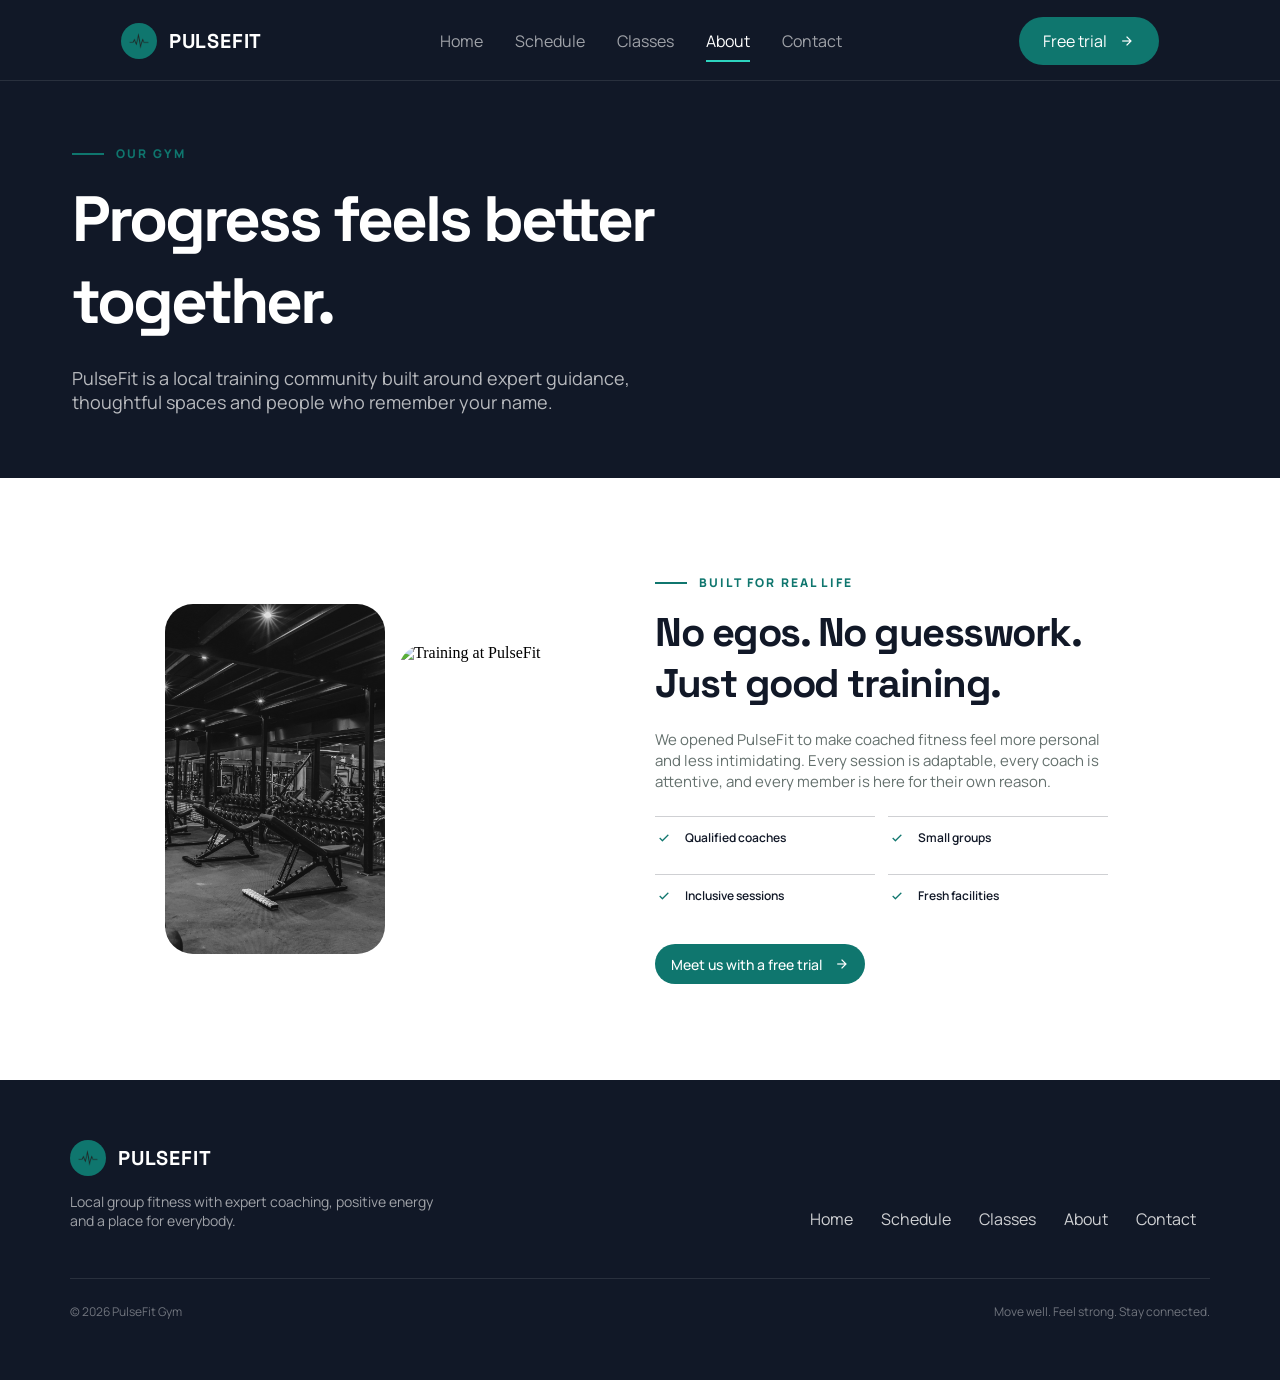
==== about.html @ e249862c "Add About, Classes, and Contact pages with corresponding images - Created about.html with gym introd" ====
<!DOCTYPE html>
<html lang="en">

<head>
    <meta charset="UTF-8">
    <meta name="viewport" content="width=device-width, initial-scale=1.0">
    <link rel="preconnect" href="https://fonts.googleapis.com">
    <link rel="preconnect" href="https://fonts.gstatic.com" crossorigin>
    <link
        href="https://fonts.googleapis.com/css2?family=Manrope:wght@400;500;600;800&family=Space+Grotesk:wght@700&display=swap"
        rel="stylesheet">
    <link rel="stylesheet"
        href="https://fonts.googleapis.com/css2?family=Material+Symbols+Outlined:opsz,wght,FILL,GRAD@20..48,100..700,0..1,-50..200" />
    <link rel="stylesheet" href="style.css">
    <title>PulseFit-Gym</title>
</head>

<body>
    <header>
        <div class="header-container">
            <div id="logo">
                <span id="cercle"><img src="images/logo.png" alt="PulseFit Logo"></span>
                <span id="text">PULSEFIT</span>
            </div>
            <nav>
                <ul id="main-navigation">
                    <li><a href="index.html" >Home</a></li>
                    <li><a href="schedule.html">Schedule</a></li>
                    <li><a href="classes.html" >Classes</a></li>
                    <li><a href="about.html" class="active">About</a></li>
                    <li><a href="contact.html">Contact</a></li>
                </ul>
            </nav>

            <div class="header-button">
                <a href="#" class="FTB">Free trial
                    <span class="material-symbols-outlined">arrow_forward</span></a>
            </div>

            <input type="checkbox" id="menu-toggle">
            <label for="menu-toggle" id="menu-button">
                <span class="icon-open material-symbols-outlined">menu</span>
                <span class="icon-close material-symbols-outlined">close</span>
            </label>

            <div id="mobile-menu">
                <a href="index.html">Home</a>
                <a href="schedule.html">Schedule</a>
                <a href="classes.html">Classes</a>
                <a href="about.html" >About</a>
                <a href="contact.html">Contact</a>
                <a href="#" class="mobile-trial">Free trial</a>
            </div>
        </div>
    </header>
    <main>
    <section id="hero">
        <div class="hero-container">
            <p class="eyebrow">Our gym</p>
            <h1>Progress feels better together.</h1>
            <p class="description wide-description">PulseFit is a local training community built around expert guidance, thoughtful spaces and people who remember your name.</p>
        </div>
    </section>

    <section id="story">
        <div id="story-container">
            <div id="story-images">
                <img class="image-one" src="images/about1.jpg" alt="PulseFit gym">
                <img class="image-two" src="images/about2.jpg" alt="Training at PulseFit">
            </div>
            <div id="story-text">
                <p class="eyebrow">Built for real life</p>
                <h2>No egos. No guesswork. Just good training.</h2>
                <p class="description">We opened PulseFit to make coached fitness feel more personal and less intimidating. Every session is adaptable, every coach is attentive, and every member is here for their own reason.</p>
                <div class="features-row">
                    <div class="feature">
                        <span class="material-symbols-outlined">check</span>
                        <span class="feature-text">Qualified coaches</span>
                    </div>
                    <div class="feature">
                        <span class="material-symbols-outlined">check</span>
                        <span class="feature-text">Small groups</span>
                    </div>
                </div>
                <div class="features-row">
                    <div class="feature">
                        <span class="material-symbols-outlined">check</span>
                        <span class="feature-text">Inclusive sessions</span>
                    </div>
                    <div class="feature">
                        <span class="material-symbols-outlined">check</span>
                        <span class="feature-text">Fresh facilities</span>
                    </div>
                </div>
                <a href="contact.html" class="trial-button">Meet us with a free trial
                    <span class="material-symbols-outlined">arrow_forward</span></a>
            </div>
        </div>
    </section>
</main>
        <footer>
        <div id="footer-container">
            <div id="footer-top">
                <div id="footer-brand">
                    <div id="footer-logo">
                        <span id="footer-cercle"><img src="images/logo.png" alt="PulseFit Logo"></span>
                        <span id="footer-logo-text">PULSEFIT</span>
                    </div>
                    <p class="footer-description">Local group fitness with expert coaching, positive energy and a place
                        for everybody.</p>
                </div>
                <ul id="footer-navigation">
                    <li><a href="index.html">Home</a></li>
                    <li><a href="schedule.html">Schedule</a></li>
                    <li><a href="classes.html">Classes</a></li>
                    <li><a href="about.html">About</a></li>
                    <li><a href="contact.html">Contact</a></li>
                </ul>
            </div>
            <div id="footer-bottom">
                <div class="footer-small">© 2026 PulseFit Gym</div>
                <div class="footer-small">Move well. Feel strong. Stay connected.</div>
            </div>
        </div>
    </footer>
</body>
</html>
---- style.css ----
body {
    margin: 0;
    padding: 0;
}

* {
    box-sizing: border-box;
}

header {
    width: 100%;
    margin: 0 auto;
    z-index: 40;
    height: 81px;
    background-color: #111827;
    position: sticky;
    top: 0;
    border-bottom: 1px solid rgba(255, 255, 255, 0.1);
}

header .header-container {
    display: flex;
    justify-content: space-around;
    align-items: center;
    height: 81px;
    padding: 0 32px;
}

header #logo {
    display: flex;
    align-items: center;
    justify-self: start;
    gap: 12px;
}

header #logo #cercle {
    width: 36px;
    height: 36px;
    border-radius: 50%;
    background-color: #0f766e;
    display: flex;
    align-items: center;
    justify-content: center;
}

header #logo #cercle img {
    width: 24px;
    height: 24px;
}

header #logo #text {
    color: #ffffff;
    font-family: 'Space Grotesk', sans-serif;
    font-size: 20px;
    font-weight: 700;
    letter-spacing: 0.8px;
}

header nav ul {
    display: flex;
    gap: 32px;
    list-style: none;
    margin: 0;
    padding: 0;
    font-family: 'Manrope', sans-serif;
    font-size: 16px;
}

header nav #main-navigation li a {
    text-decoration: none;
    color: rgba(255, 255, 255, 0.6);
    padding-bottom: 8px;
    border-bottom: 2px solid transparent;
    transition: 0.2s;
}

header nav ul#main-navigation li a:hover {
    color: #ffffff;
}

header nav ul#main-navigation li a.active {
    color: #ffffff;
    border-bottom: 2px solid #2dd4bf;
}

header .header-button {
    display: flex;
}

header .header-button .FTB {
    display: flex;
    justify-content: center;
    align-items: center;
    gap: 12px;
    background-color: #0F766E;
    border-radius: 999px;
    width: 140px;
    height: 48px;
    text-decoration: none;
    font-size: 16px;
    color: #ffffff;
    font-family: 'Manrope', sans-serif;
    font-weight: 400;
}

header .header-button .FTB .material-symbols-outlined {
    font-size: 16px;
    color: #ffffff;
}

header .header-button .FTB:hover {
    background-color: #0b5952;
}

/* MENIU PE TELEFON (ascuns pe desktop) */
header #menu-toggle {
    display: none;
}

header #menu-button {
    display: none;
}

header #menu-button .icon-close {
    display: none;
}

header #mobile-menu {
    display: none;
}

.home {
    min-height: 600px;
    width: 100%;
    background-color: #111827;
    position: relative;
}

.home .home-container {
    min-height: 500px;
    width: 100%;
    max-width: 1200px;
    margin: 0 auto;
    padding: 64px 16px;
    display: flex;
    align-items: center;
    justify-content: space-around;
    position: relative;
    z-index: 1;
    gap: 40px;
}

section.home .home-container #home-text {
    display: flex;
    flex-direction: column;
    align-items: flex-start;
    min-height: 440px;
    max-width: 590px;
    width: 100%;
}

.home .eyebrow {
    display: flex;
    align-items: center;
    gap: 12px;
    margin: 0;
    font-family: 'Manrope', sans-serif;
    font-size: 12px;
    font-weight: 800;
    letter-spacing: 2.16px;
    text-transform: uppercase;
    color: rgb(15, 118, 110);
    margin-bottom: 16px;
}

.home .eyebrow::before {
    content: "";
    width: 32px;
    height: 2px;
    background-color: rgb(15, 118, 110);
}

.home h1 {
    margin: 0;
    font-family: 'Space Grotesk', sans-serif;
    font-size: 72px;
    font-weight: 800;
    letter-spacing: -3.96px;
    color: #ffffff;
    margin-bottom: 24px;
    max-width: 590px;
    width: 100%;
}

.home .description {
    margin: 0;
    max-width: 520px;
    width: 100%;
    font-family: 'Manrope', sans-serif;
    font-size: 18px;
    color: rgba(255, 255, 255, 0.7);
    margin-bottom: 32px;
}

.home #hero-buttons {
    display: flex;
    gap: 16px;
    margin-bottom: 40px;
}

.home #hero-buttons .first-button {
    display: flex;
    align-items: center;
    justify-content: center;
    gap: 12px;
    background-color: #0F766E;
    border-radius: 999px;
    width: 190px;
    height: 48px;
    text-decoration: none;
    font-size: 16px;
    color: #ffffff;
    font-family: 'Manrope', sans-serif;
    font-weight: 400;
    transition: 0.2s;
}

.home #hero-buttons .first-button .material-symbols-outlined {
    font-size: 17px;
    color: #ffffff;
}

.home #hero-buttons .second-button {
    display: flex;
    justify-content: center;
    align-items: center;
    background: transparent;
    border: 1px solid rgba(255, 255, 255, 0.3);
    border-radius: 999px;
    width: 170px;
    height: 48px;
    text-decoration: none;
    font-size: 16px;
    color: #ffffff;
    font-family: 'Manrope', sans-serif;
    font-weight: 400;
    transition: 0.2s;
}

.home #hero-buttons .first-button:hover {
    background-color: #0b5952;
}

.home #hero-buttons .second-button:hover {
    background: rgba(255, 255, 255, 0.08);
}

.home .home-container .statistics {
    max-width: 590px;
    width: 100%;
    padding-top: 24px;
    border-top: 1px solid rgba(255, 255, 255, 0.1);
    display: grid;
    grid-template-rows: repeat(2, auto);
    grid-auto-flow: column;
    justify-content: start;
    column-gap: 32px;
}

.home .statistics .stat-number {
    font-family: 'Space Grotesk', sans-serif;
    font-size: 32px;
    font-weight: 700;
    color: #ffffff;
}

.home .statistics .stat-text {
    font-family: 'Manrope', sans-serif;
    font-size: 14px;
    color: rgba(255, 255, 255, 0.6);
}

.home #today-clases {
    max-width: 500px;
    width: 100%;
    min-height: 350px;
    background-color: #172033;
    border-radius: 28px;
    border: 1px solid rgba(255, 255, 255, 0.2);
    display: flex;
    flex-direction: column;
    justify-content: center;
    align-items: center;
    padding: 28px;
}

.home #today-clases #upper-text {
    max-width: 450px;
    width: 100%;
    min-height: 70px;
    display: flex;
    justify-content: space-between;
    align-items: flex-end;
}

.home #today-clases #upper-text #text-block #eyebrow2 {
    height: 16px;
    font-family: 'Manrope', sans-serif;
    font-size: 12px;
    letter-spacing: 1.92px;
    font-weight: 700;
    color: #5EEAD4;
    text-transform: uppercase;
}

.home #today-clases #upper-text #text-block h2 {
    margin: 0;
    height: 32px;
    font-family: 'Space Grotesk', sans-serif;
    font-size: 24px;
    letter-spacing: 0;
    color: #ffffff;
    font-weight: 700;
}

.home #today-clases #upper-text a {
    height: 24px;
    font-family: 'Manrope', sans-serif;
    font-size: 16px;
    font-weight: 400;
    color: rgba(225, 225, 255, 0.5);
    transition: 0.1s;
    text-decoration: none;
}

.home #today-clases #upper-text a:hover {
    color: #ffffff;
}

.home #today-clases .today-card {
    display: flex;
    align-items: center;
    justify-content: space-between;
    max-width: 450px;
    width: 100%;
    min-height: 77px;
    gap: 12px;
}

.home #today-clases .today-card .time {
    font-family: 'Space Grotesk', sans-serif;
    font-size: 20px;
    font-weight: 700;
    color: #5EEAD4;
}

.home #today-clases .today-card .text-block2 {
    max-width: 320px;
    width: 100%;
    min-height: 44px;
    display: flex;
    flex-direction: column;
    justify-content: flex-start;
    align-items: center;
}

.home #today-clases .today-card .text-block2 .clases {
    font-family: 'Manrope', sans-serif;
    font-size: 16px;
    font-weight: 700;
    color: #ffffff;
    height: 24px;
    max-width: 320px;
    width: 100%;
}

.home #today-clases .today-card .text-block2 .coaches {
    font-family: 'Manrope', sans-serif;
    font-size: 12px;
    font-weight: 400;
    color: rgba(225, 225, 255, 0.5);
    max-width: 320px;
    width: 100%;
    height: 16px;
    margin-top: 4px;
}

.home #today-clases .today-card .arrow {
    display: flex;
}

.home #today-clases .today-card .arrow a {
    background: transparent;
    width: 40px;
    height: 40px;
    border-radius: 999px;
    border: 2px solid rgba(255, 255, 255, 0.2);
    display: flex;
    justify-content: center;
    align-items: center;
    text-decoration: none;
    transition: 0.2s;
}

.home #today-clases .today-card .arrow a .material-symbols-outlined {
    color: #ffffff;
    font-weight: 2;
    font-size: 17px;
}

.home #today-clases .today-card:hover .arrow a {
    background-color: #0F766E;
    border: 2px solid rgb(21, 150, 139);
}

.home #background-img {
    position: absolute;
    top: 0;
    right: 0;
    width: 780px;
    height: 100%;
    z-index: 0;
    background-image: linear-gradient(90deg, #111827 15%, rgba(17, 24, 39, 0.6) 40%, rgba(17, 24, 39, 0.4) 100%),
        url(images/background-hero.jpg);
    background-size: cover;
    background-position: center;
    background-repeat: no-repeat;
}

#classes {
    height: auto;
    width: 100%;
    padding: 112px 32px;
    box-sizing: border-box;
    display: flex;
    flex-direction: column;
    align-items: center;
    justify-content: center;
}

#classes #classes-text {
    max-width: 1140px;
    width: 100%;
    display: flex;
    align-items: flex-end;
    justify-content: space-between;
    margin-bottom: 48px;
}

#classes #classes-text #classes-text-block {
    display: flex;
    flex-direction: column;
    justify-content: flex-start;
}

#classes #classes-text #classes-text-block .eyebrow {
    display: flex;
    align-items: center;
    gap: 12px;
    margin: 0;
    font-family: 'Manrope', sans-serif;
    font-size: 12px;
    font-weight: 800;
    letter-spacing: 2.16px;
    text-transform: uppercase;
    color: rgb(15, 118, 110);
    margin-bottom: 16px;
}

#classes #classes-text #classes-text-block .eyebrow::before {
    content: "";
    width: 32px;
    height: 2px;
    background-color: rgb(15, 118, 110);
}

#classes #classes-text #classes-text-block h2 {
    margin: 0px;
    font-family: 'Space Grotesk', sans-serif;
    font-weight: 800;
    font-size: 48px;
    letter-spacing: -2.16px;
    color: #111827;
    max-width: 560px;
    width: 100%;
}

#classes #classes-text .descripiton {
    font-family: 'Manrope', sans-serif;
    font-size: 16px;
    font-weight: 400;
    color: #64706D;
    max-width: 510px;
    width: 100%;
    margin: 0px;
}

#classes #buttons-to-classes {
    display: flex;
    gap: 20px;
    min-height: 420px;
}

#classes #first-class {
    background-image: linear-gradient(180deg, rgba(17, 24, 39, 0.2) 0%, rgba(17, 24, 39, 0.9) 100%), url(images/class1.jpg);
    background-color: #808080;
    background-blend-mode: normal, luminosity;
    background-size: cover;
    background-position: center;
    background-repeat: no-repeat;
    width: 370px;
    height: 420px;
    border-radius: 20px;
    border: none;
    display: flex;
    flex-direction: column;
    justify-content: flex-end;
    align-items: center;
    text-decoration: none;
    cursor: pointer;
}

#classes #second-class {
    background-image: linear-gradient(180deg, rgba(17, 24, 39, 0.2) 0%, rgba(17, 24, 39, 0.9) 100%), url(images/class2.jpg);
    background-color: #808080;
    background-blend-mode: normal, luminosity;
    background-size: cover;
    background-position: center;
    background-repeat: no-repeat;
    width: 370px;
    height: 420px;
    border-radius: 20px;
    border: none;
    display: flex;
    flex-direction: column;
    justify-content: flex-end;
    align-items: center;
    text-decoration: none;
    cursor: pointer;
}

#classes #third-class {
    background-image: linear-gradient(180deg, rgba(17, 24, 39, 0.2) 0%, rgba(17, 24, 39, 0.9) 100%), url(images/class3.jpg);
    background-color: #808080;
    background-blend-mode: normal, luminosity;
    background-size: cover;
    background-position: center;
    background-repeat: no-repeat;
    width: 370px;
    height: 420px;
    border-radius: 20px;
    border: none;
    display: flex;
    flex-direction: column;
    justify-content: flex-end;
    align-items: center;
    text-decoration: none;
    cursor: pointer;
}

#classes #buttons-to-classes a:hover {
    background-blend-mode: normal, normal;
}

#classes #buttons-to-classes button {
    padding: 0;
    cursor: pointer;
}

#classes #buttons-to-classes button:hover {
    background-blend-mode: normal, normal;
}

#classes .img-content {
    box-sizing: border-box;
    width: 370px;
    height: 160px;
    padding: 28px;
    display: flex;
    flex-direction: column;
    justify-content: flex-end;
    text-align: left;
}

#classes .img-content .eyebrow {
    display: block;
    font-family: 'Manrope', sans-serif;
    font-size: 12px;
    font-weight: 800;
    letter-spacing: 1.92px;
    text-transform: uppercase;
    color: #2DD4BF;
}

#classes .img-content .title {
    margin: 8px 0px;
    font-family: 'Space Grotesk', sans-serif;
    font-size: 28px;
    font-weight: 700;
    color: #ffffff;
}

#classes .img-content .description {
    font-family: 'Manrope', sans-serif;
    font-size: 14px;
    font-weight: 400;
    color: rgba(255, 255, 255, 0.7);
}

#about {
    width: 100%;
    min-height: 640px;
    background-color: #F1F5F4;
    display: flex;
    justify-content: center;
    align-items: center;
}

#about #about-container {
    max-width: 1140px;
    width: 100%;
    min-height: 420px;
    display: flex;
    align-items: center;
    gap: 48px;
    padding: 0 32px;
}

#about #about-image {
    max-width: 490px;
    width: 100%;
    height: 420px;
    border-radius: 28px;
    background-image: url(images/about.jpg);
    background-color: #808080;
    background-blend-mode: luminosity;
    background-size: cover;
    background-position: center;
    background-repeat: no-repeat;
    position: relative;
}

#about #about-image #about-card {
    position: absolute;
    left: 20px;
    bottom: 20px;
    box-sizing: border-box;
    width: 160px;
    height: 100px;
    padding: 0 20px;
    background-color: #ffffff;
    border-radius: 16px;
    display: flex;
    flex-direction: column;
    justify-content: center;
}

#about #about-card .card-title {
    font-family: 'Space Grotesk', sans-serif;
    font-size: 24px;
    font-weight: 700;
    color: #0F766E;
}

#about #about-card .card-text {
    font-family: 'Manrope', sans-serif;
    font-size: 12px;
    font-weight: 400;
    color: #64706D;
}

#about #about-text {
    max-width: 600px;
    width: 100%;
    display: flex;
    flex-direction: column;
    align-items: flex-start;
}

#about .eyebrow {
    display: flex;
    align-items: center;
    gap: 12px;
    margin: 0;
    font-family: 'Manrope', sans-serif;
    font-size: 12px;
    font-weight: 800;
    letter-spacing: 2.16px;
    text-transform: uppercase;
    color: rgb(15, 118, 110);
    margin-bottom: 16px;
}

#about .eyebrow::before {
    content: "";
    width: 32px;
    height: 2px;
    background-color: rgb(15, 118, 110);
}

#about #about-text h2 {
    margin: 0px;
    margin-bottom: 24px;
    font-family: 'Space Grotesk', sans-serif;
    font-weight: 800;
    font-size: 48px;
    letter-spacing: -2.16px;
    color: #111827;
    max-width: 560px;
    width: 100%;
}

#about #about-text .description {
    margin: 0px;
    margin-bottom: 32px;
    font-family: 'Manrope', sans-serif;
    font-size: 16px;
    font-weight: 400;
    color: #64706D;
    max-width: 600px;
    width: 100%;
}

#about #about-text .our-story {
    display: flex;
    justify-content: center;
    align-items: center;
    gap: 12px;
    width: 146px;
    height: 48px;
    box-sizing: border-box;
    background-color: #ffffff;
    border: 1px solid rgba(17, 24, 39, 0.15);
    border-radius: 999px;
    text-decoration: none;
    font-family: 'Manrope', sans-serif;
    font-size: 16px;
    font-weight: 400;
    color: #111827;
    transition: 0.2s;
}

#about #about-text .our-story .material-symbols-outlined {
    font-size: 17px;
    color: #111827;
    transition: 0.2s;
}

#about #about-text .our-story:hover {
    background-color: #0F766E;
    border: 1px solid #0F766E;
    color: #ffffff;
}

#about #about-text .our-story:hover .material-symbols-outlined {
    color: #ffffff;
}

footer {
    max-width: 100%;
    height: 300px;
    background-color: #111827;
    display: flex;
    justify-content: center;
    align-items: center;
    padding: 64px 32px;
}

footer #footer-container {
    max-width: 1140px;
    width: 100%;
    display: flex;
    flex-direction: column;
}

footer #footer-top {
    width: 100%;
    display: flex;
    justify-content: space-between;
    align-items: flex-end;
}

footer #footer-brand {
    display: flex;
    flex-direction: column;
}

footer #footer-logo {
    display: flex;
    align-items: center;
    gap: 12px;
    margin-bottom: 16px;
}

footer #footer-logo #footer-cercle {
    width: 36px;
    height: 36px;
    border-radius: 50%;
    background-color: #0f766e;
    display: flex;
    align-items: center;
    justify-content: center;
}

footer #footer-logo #footer-cercle img {
    width: 24px;
    height: 24px;
}

footer #footer-logo #footer-logo-text {
    color: #ffffff;
    font-family: 'Space Grotesk', sans-serif;
    font-size: 20px;
    font-weight: 700;
    letter-spacing: 0.8px;
}

footer #footer-brand .footer-description {
    margin: 0;
    max-width: 380px;
    width: 100%;
    font-family: 'Manrope', sans-serif;
    font-size: 14px;
    font-weight: 400;
    color: rgba(255, 255, 255, 0.6);
}

footer #footer-navigation {
    display: flex;
    gap: 28px;
    list-style: none;
    margin: 0;
    padding: 0;
    font-family: 'Manrope', sans-serif;
    font-size: 16px;
    max-width: 400px;
    width: 100%;
    flex-wrap: wrap;
}

footer #footer-navigation li a {
    text-decoration: none;
    color: rgba(255, 255, 255, 0.8);
    transition: 0.2s;
}

footer #footer-navigation li a:hover {
    color: #2dd4bf;
}

footer #footer-bottom {
    width: 100%;
    display: flex;
    justify-content: space-between;
    align-items: center;
    margin-top: 48px;
    padding-top: 24px;
    border-top: 1px solid rgba(255, 255, 255, 0.1);
}

footer #footer-bottom .footer-small {
    font-family: 'Manrope', sans-serif;
    font-size: 12px;
    font-weight: 400;
    color: rgba(255, 255, 255, 0.4);
}

#hero {
    width: 100%;
    min-height: 350px;
    background-color: #111827;
    display: flex;
    justify-content: center;
    align-items: center;
}

#hero .hero-container {
    max-width: 1200px;
    width: 100%;
    min-height: 350px;
    padding: 64px 32px;
    display: flex;
    flex-direction: column;
    justify-content: center;
    align-items: flex-start;
}

#hero .eyebrow {
    display: flex;
    align-items: center;
    gap: 12px;
    margin: 0;
    font-family: 'Manrope', sans-serif;
    font-size: 12px;
    font-weight: 800;
    letter-spacing: 2.16px;
    text-transform: uppercase;
    color: rgb(15, 118, 110);
    margin-bottom: 16px;
}

#hero .eyebrow::before {
    content: "";
    width: 32px;
    height: 2px;
    background-color: rgb(15, 118, 110);
}

#hero h1 {
    margin: 0;
    font-family: 'Space Grotesk', sans-serif;
    font-size: 64px;
    font-weight: 800;
    letter-spacing: -3px;
    color: #ffffff;
    margin-bottom: 24px;
    max-width: 700px;
    width: 100%;
}

#hero .description {
    margin: 0;
    max-width: 520px;
    width: 100%;
    font-family: 'Manrope', sans-serif;
    font-size: 18px;
    color: rgba(255, 255, 255, 0.7);
}

#timetable {
    width: 100%;
    padding: 80px 32px;
    display: flex;
    flex-direction: column;
    align-items: center;
}

#timetable #top-text {
    max-width: 950px;
    width: 100%;
    display: flex;
    justify-content: space-between;
    align-items: flex-end;
    margin-bottom: 32px;
}

#timetable #top-text #top-text-block {
    display: flex;
    flex-direction: column;
    justify-content: flex-start;
}

#timetable .eyebrow {
    display: flex;
    align-items: center;
    gap: 12px;
    margin: 0;
    font-family: 'Manrope', sans-serif;
    font-size: 12px;
    font-weight: 800;
    letter-spacing: 2.16px;
    text-transform: uppercase;
    color: rgb(15, 118, 110);
    margin-bottom: 16px;
}

#timetable .eyebrow::before {
    content: "";
    width: 32px;
    height: 2px;
    background-color: rgb(15, 118, 110);
}

#timetable #top-text h2 {
    margin: 0px;
    font-family: 'Space Grotesk', sans-serif;
    font-weight: 700;
    font-size: 32px;
    letter-spacing: -0.5px;
    color: #111827;
}

#timetable #top-text .note {
    display: flex;
    justify-content: center;
    align-items: center;
    width: 150px;
    height: 36px;
    background-color: #F1F5F4;
    border-radius: 999px;
    font-family: 'Manrope', sans-serif;
    font-size: 12px;
    font-weight: 400;
    color: #64706D;
}

#timetable #timetable-list {
    max-width: 950px;
    width: 100%;
    border: 1px solid rgba(17, 24, 39, 0.2);
    border-radius: 28px;
    overflow: hidden;
    display: flex;
    flex-direction: column;
}

#timetable .card {
    width: 100%;
    height: 91px;
    padding: 0 24px;
    display: flex;
    align-items: center;
    border-bottom: 1px solid rgba(17, 24, 39, 0.2);
}

#timetable .card:last-child {
    border-bottom: none;
}

#timetable .card .ora {
    width: 100px;
    font-family: 'Space Grotesk', sans-serif;
    font-size: 24px;
    font-weight: 700;
    color: #0F766E;
}

#timetable .card .sport {
    width: 290px;
    display: flex;
    flex-direction: column;
    justify-content: center;
}

#timetable .card .sport .type {
    font-family: 'Space Grotesk', sans-serif;
    font-size: 18px;
    font-weight: 700;
    color: #111827;
}

#timetable .card .sport .level {
    margin-top: 4px;
    font-family: 'Manrope', sans-serif;
    font-size: 12px;
    font-weight: 400;
    color: #64706D;
}

#timetable .card .antrenor {
    width: 210px;
    display: flex;
    flex-direction: column;
    justify-content: center;
}

#timetable .card .unde {
    width: 210px;
    display: flex;
    flex-direction: column;
    justify-content: center;
}

#timetable .card .label {
    font-family: 'Manrope', sans-serif;
    font-size: 12px;
    font-weight: 400;
    color: #64706D;
}

#timetable .card .name {
    font-family: 'Manrope', sans-serif;
    font-size: 12px;
    font-weight: 500;
    color: #111827;
}

#timetable .card .rezervare {
    width: 96px;
    height: 34px;
    display: flex;
    justify-content: center;
    align-items: center;
    background-color: transparent;
    border: 1px solid rgba(17, 24, 39, 0.3);
    border-radius: 999px;
    text-decoration: none;
    font-family: 'Manrope', sans-serif;
    font-size: 14px;
    font-weight: 400;
    color: #111827;
    cursor: pointer;
    transition: 0.2s;
}

#timetable .card .rezervare:hover {
    background-color: #0F766E;
    border: 1px solid #0F766E;
    color: #ffffff;
}

#catalog {
    width: 100%;
    padding: 80px 32px;
    display: flex;
    flex-direction: column;
    align-items: center;
}

#catalog #filters {
    max-width: 950px;
    width: 100%;
    padding: 12px;
    display: flex;
    align-items: center;
    gap: 10px;
    background-color: #F1F5F4;
    border-radius: 24px;
}

#catalog #filters .filter-select {
    width: 230px;
    height: 40px;
    padding: 0 16px;
    background-color: #ffffff;
    border: 1px solid rgba(17, 24, 39, 0.15);
    border-radius: 999px;
    font-family: 'Manrope', sans-serif;
    font-size: 14px;
    font-weight: 400;
    color: #111827;
    cursor: pointer;
}

#catalog #filters .search {
    width: 450px;
    height: 40px;
    padding: 0 16px;
    display: flex;
    align-items: center;
    justify-content: space-between;
    background-color: #ffffff;
    border: 1px solid rgba(17, 24, 39, 0.15);
    border-radius: 999px;
}

#catalog #filters .search input {
    width: 360px;
    height: 38px;
    padding: 0;
    background: transparent;
    border: none;
    outline: none;
    font-family: 'Manrope', sans-serif;
    font-size: 14px;
    font-weight: 400;
    color: #111827;
}

#catalog #filters .search .material-symbols-outlined {
    font-size: 18px;
    color: #64706D;
}

#catalog #results-count {
    max-width: 950px;
    width: 100%;
    margin-top: 24px;
    margin-bottom: 24px;
    font-family: 'Manrope', sans-serif;
    font-size: 12px;
    font-weight: 400;
    color: #64706D;
}

#catalog #classes-grid {
    max-width: 950px;
    width: 100%;
    display: flex;
    flex-direction: column;
    gap: 20px;
}

#catalog .cards-row {
    display: flex;
    gap: 20px;
}

#catalog .class-card {
    width: 300px;
    display: flex;
    flex-direction: column;
    background-color: #ffffff;
    border: 1px solid rgba(17, 24, 39, 0.2);
    border-radius: 28px;
    overflow: hidden;
    transition: 0.2s;
}

#catalog .class-card:hover {
    border: 1px solid #0F766E;
}

#catalog .class-card .image {
    width: 300px;
    height: 190px;
    position: relative;
}

#catalog .class-card .image img {
    width: 300px;
    height: 190px;
    object-fit: cover;
    filter: grayscale(1);
    display: block;
    transition: 0.3s;
}

#catalog .class-card:hover .image img {
    filter: grayscale(0);
}

#catalog .class-card .favorite {
    position: absolute;
    top: 12px;
    right: 12px;
    width: 40px;
    height: 40px;
    padding: 0;
    display: flex;
    justify-content: center;
    align-items: center;
    background-color: #ffffff;
    border: none;
    border-radius: 999px;
    cursor: pointer;
}

#catalog .class-card .favorite .material-symbols-outlined {
    font-size: 20px;
    color: #111827;
    transition: 0.2s;
}

#catalog .class-card .favorite:hover .material-symbols-outlined {
    color: #0F766E;
}

#catalog .class-card .info {
    padding: 20px;
    display: flex;
    flex-direction: column;
    justify-content: flex-start;
}

#catalog .class-card .category {
    font-family: 'Manrope', sans-serif;
    font-size: 11px;
    font-weight: 800;
    letter-spacing: 1.65px;
    text-transform: uppercase;
    color: #0F766E;
}

#catalog .class-card .title {
    margin: 4px 0px 8px 0px;
    font-family: 'Space Grotesk', sans-serif;
    font-size: 22px;
    font-weight: 700;
    color: #111827;
}

#catalog .class-card .meta {
    display: flex;
    align-items: center;
    gap: 16px;
}

#catalog .class-card .time {
    display: flex;
    align-items: center;
    gap: 6px;
    font-family: 'Manrope', sans-serif;
    font-size: 12px;
    font-weight: 400;
    color: #64706D;
}

#catalog .class-card .time .material-symbols-outlined {
    font-size: 14px;
    color: #64706D;
}

#catalog .class-card .level {
    font-family: 'Manrope', sans-serif;
    font-size: 12px;
    font-weight: 400;
    color: #64706D;
}

#story {
    width: 100%;
    padding: 96px 32px;
    display: flex;
    justify-content: center;
    align-items: center;
}

#story #story-container {
    max-width: 950px;
    width: 100%;
    display: flex;
    align-items: center;
    gap: 40px;
}

#story #story-images {
    width: 450px;
    display: flex;
    align-items: flex-start;
    gap: 13px;
}

#story #story-images img {
    width: 220px;
    display: block;
    object-fit: cover;
    border-radius: 28px;
}

#story #story-images .image-one {
    height: 350px;
    filter: grayscale(1);
}

#story #story-images .image-two {
    height: 280px;
    margin-top: 40px;
}

#story #story-text {
    width: 450px;
    display: flex;
    flex-direction: column;
    align-items: flex-start;
}

#story .eyebrow {
    display: flex;
    align-items: center;
    gap: 12px;
    margin: 0;
    font-family: 'Manrope', sans-serif;
    font-size: 12px;
    font-weight: 800;
    letter-spacing: 2.16px;
    text-transform: uppercase;
    color: rgb(15, 118, 110);
    margin-bottom: 16px;
}

#story .eyebrow::before {
    content: "";
    width: 32px;
    height: 2px;
    background-color: rgb(15, 118, 110);
}

#story #story-text h2 {
    margin: 0px;
    margin-bottom: 20px;
    font-family: 'Space Grotesk', sans-serif;
    font-weight: 700;
    font-size: 40px;
    letter-spacing: -1.5px;
    color: #111827;
    max-width: 450px;
    width: 100%;
}

#story #story-text .description {
    margin: 0px;
    margin-bottom: 24px;
    font-family: 'Manrope', sans-serif;
    font-size: 15px;
    font-weight: 400;
    color: #64706D;
    max-width: 450px;
    width: 100%;
}

#story .features-row {
    display: flex;
    gap: 13px;
}

#story .feature {
    width: 220px;
    height: 58px;
    padding-top: 12px;
    display: flex;
    align-items: flex-start;
    gap: 12px;
    border-top: 1px solid rgba(17, 24, 39, 0.2);
}

#story .feature .material-symbols-outlined {
    font-size: 18px;
    color: #0F766E;
}

#story .feature .feature-text {
    font-family: 'Manrope', sans-serif;
    font-size: 12px;
    font-weight: 600;
    color: #111827;
}

#story .trial-button {
    margin-top: 12px;
    display: flex;
    justify-content: center;
    align-items: center;
    gap: 12px;
    width: 210px;
    height: 40px;
    background-color: #0F766E;
    border-radius: 999px;
    text-decoration: none;
    font-family: 'Manrope', sans-serif;
    font-size: 14px;
    font-weight: 500;
    color: #ffffff;
    transition: 0.2s;
}

#story .trial-button .material-symbols-outlined {
    font-size: 16px;
    color: #ffffff;
}

#story .trial-button:hover {
    background-color: #0b5952;
}

#contact {
    width: 100%;
    padding: 80px 32px;
    display: flex;
    justify-content: center;
}

#contact #contact-container {
    max-width: 950px;
    width: 100%;
    display: flex;
    gap: 32px;
}

#contact #contact-info {
    width: 330px;
    padding: 28px;
    display: flex;
    flex-direction: column;
    align-items: flex-start;
    background-color: #F1F5F4;
    border-radius: 28px;
}

#contact .eyebrow {
    display: flex;
    align-items: center;
    gap: 12px;
    margin: 0;
    font-family: 'Manrope', sans-serif;
    font-size: 11px;
    font-weight: 800;
    letter-spacing: 1.8px;
    text-transform: uppercase;
    color: rgb(15, 118, 110);
    margin-bottom: 12px;
}

#contact .eyebrow::before {
    content: "";
    width: 28px;
    height: 2px;
    background-color: rgb(15, 118, 110);
}

#contact #contact-info h2 {
    margin: 0px;
    margin-bottom: 28px;
    font-family: 'Space Grotesk', sans-serif;
    font-size: 28px;
    font-weight: 700;
    letter-spacing: -0.5px;
    color: #111827;
}

#contact .info-block {
    display: flex;
    flex-direction: column;
    margin-bottom: 20px;
}

#contact .info-title {
    margin-bottom: 4px;
    font-family: 'Manrope', sans-serif;
    font-size: 12px;
    font-weight: 600;
    color: #111827;
}

#contact .info-text {
    font-family: 'Manrope', sans-serif;
    font-size: 12px;
    font-weight: 400;
    color: #64706D;
}

#contact #contact-form-card {
    width: 580px;
    padding: 32px;
    display: flex;
    flex-direction: column;
    align-items: flex-start;
    background-color: #ffffff;
    border: 1px solid rgba(17, 24, 39, 0.2);
    border-radius: 28px;
}

#contact .eyebrow-small {
    margin: 0;
    margin-bottom: 8px;
    font-family: 'Manrope', sans-serif;
    font-size: 10px;
    font-weight: 800;
    letter-spacing: 1.5px;
    text-transform: uppercase;
    color: rgb(15, 118, 110);
}

#contact #contact-form-card h2 {
    margin: 0px;
    margin-bottom: 24px;
    font-family: 'Space Grotesk', sans-serif;
    font-size: 24px;
    font-weight: 700;
    color: #111827;
}

#contact #booking-form {
    width: 100%;
    display: flex;
    flex-direction: column;
    align-items: flex-start;
}

#contact .form-row {
    display: flex;
    gap: 16px;
    margin-bottom: 16px;
}

#contact .field {
    width: 250px;
    display: flex;
    flex-direction: column;
    gap: 8px;
}

#contact .field label {
    font-family: 'Manrope', sans-serif;
    font-size: 12px;
    font-weight: 600;
    color: #111827;
}

#contact .field input {
    width: 250px;
    height: 42px;
    padding: 0 16px;
    background-color: #ffffff;
    border: 1px solid rgba(17, 24, 39, 0.2);
    border-radius: 14px;
    outline: none;
    font-family: 'Manrope', sans-serif;
    font-size: 14px;
    font-weight: 400;
    color: #111827;
    transition: 0.2s;
}

#contact .field select {
    width: 250px;
    height: 42px;
    padding: 0 16px;
    background-color: #ffffff;
    border: 1px solid rgba(17, 24, 39, 0.2);
    border-radius: 14px;
    outline: none;
    font-family: 'Manrope', sans-serif;
    font-size: 14px;
    font-weight: 400;
    color: #111827;
    transition: 0.2s;
}

#contact .field input:focus {
    border: 1px solid #0F766E;
}

#contact .field select:focus {
    border: 1px solid #0F766E;
}

#contact .confirm {
    margin-top: 8px;
    margin-bottom: 20px;
    padding: 0;
    display: flex;
    justify-content: center;
    align-items: center;
    gap: 12px;
    width: 170px;
    height: 40px;
    background-color: #0F766E;
    border: none;
    border-radius: 999px;
    font-family: 'Manrope', sans-serif;
    font-size: 14px;
    font-weight: 500;
    color: #ffffff;
    cursor: pointer;
    transition: 0.2s;
}

#contact .confirm .material-symbols-outlined {
    font-size: 16px;
    color: #ffffff;
}

#contact .confirm:hover {
    background-color: #0b5952;
}

#contact .form-note {
    font-family: 'Manrope', sans-serif;
    font-size: 11px;
    font-weight: 400;
    color: #64706D;
}

@media (min-width: 1001px) {
    #hero h1.long-title {
        max-width: 900px;
    }

    #hero .description.wide-description {
        max-width: 560px;
    }
}

@media (max-width: 1200px) {
    #classes #buttons-to-classes {
        flex-direction: column;
        gap: 32px;
    }
}

@media (max-width: 1000px) {
    header nav ul {
        display: none;
    }

    header .header-button {
        display: none;
    }

    header .header-container {
        justify-content: space-between;
    }

    header #menu-button {
        display: flex;
        align-items: center;
        justify-content: center;
        width: 44px;
        height: 44px;
        cursor: pointer;
    }

    header #menu-button .material-symbols-outlined {
        font-size: 32px;
        color: #ffffff;
    }

    header #menu-toggle:checked~#mobile-menu {
        display: flex;
        flex-direction: column;
        position: absolute;
        top: 81px;
        left: 0;
        width: 100%;
        padding: 16px 32px 24px 32px;
        gap: 4px;
        background-color: #111827;
        border-bottom: 1px solid rgba(255, 255, 255, 0.1);
    }

    header #menu-toggle:checked~#menu-button .icon-open {
        display: none;
    }

    header #menu-toggle:checked~#menu-button .icon-close {
        display: block;
    }

    header #mobile-menu a {
        display: flex;
        align-items: center;
        height: 48px;
        text-decoration: none;
        font-family: 'Manrope', sans-serif;
        font-size: 16px;
        color: rgba(255, 255, 255, 0.6);
    }

    header #mobile-menu a:hover {
        color: #ffffff;
    }

    header #mobile-menu a.active {
        color: #2dd4bf;
    }

    header #mobile-menu a.mobile-trial {
        justify-content: center;
        width: 140px;
        margin-top: 12px;
        background-color: #0F766E;
        border-radius: 999px;
        color: #ffffff;
    }

    header #mobile-menu a.mobile-trial:hover {
        background-color: #0b5952;
    }

    .home .home-container {
        flex-direction: column;
        align-items: flex-start;
    }

    section.home .home-container #home-text {
        max-width: 930px;
    }

    .home .eyebrow {
        max-width: 930px;
        width: 100%;
    }

    .home h1 {
        max-width: 800px;
        width: 100%;
        font-size: 60px;
    }

    .home .home-container .statistics {
        max-width: 930px;
        width: 100%;
    }

    .home #today-clases {
        max-width: 930px;
        width: 100%;
    }

    .home #today-clases #upper-text {
        max-width: 850px;
        width: 100%;
    }

    .home #today-clases .today-card {
        max-width: 850px;
        width: 100%;
    }

    .home #today-clases .today-card .text-block2 {
        max-width: 750px;
        width: 100%;
    }

    .home #today-clases .today-card .text-block2 .clases {
        max-width: 750px;
        width: 100%;
    }

    .home #today-clases .today-card .text-block2 .coaches {
        max-width: 750px;
        width: 100%;
    }

    .home #background-img {
        display: none;
    }

    #classes #classes-text {
        flex-direction: column;
        align-items: flex-start;
        gap: 20px;
    }

    #hero h1 {
        font-size: 52px;
    }

    #timetable #top-text {
        max-width: 700px;
        width: 100%;
    }

    #timetable #timetable-list {
        max-width: 700px;
        width: 100%;
    }

    #timetable .card {
        height: auto;
        padding: 20px 24px;
        flex-direction: column;
        align-items: flex-start;
        gap: 12px;
    }

    #timetable .card .sport {
        width: 300px;
    }

    #timetable .card .antrenor {
        width: 300px;
    }

    #timetable .card .unde {
        width: 300px;
    }

    #catalog #filters {
        max-width: 340px;
        flex-direction: column;
        align-items: center;
    }

    #catalog #filters .filter-select {
        width: 320px;
    }

    #catalog #filters .search {
        width: 320px;
    }

    #catalog #filters .search input {
        width: 260px;
    }

    #catalog #results-count {
        max-width: 340px;
    }

    #catalog #classes-grid {
        max-width: 340px;
    }

    #catalog .cards-row {
        flex-direction: column;
    }

    #catalog .class-card {
        width: 340px;
    }

    #catalog .class-card .image {
        width: 340px;
    }

    #catalog .class-card .image img {
        width: 340px;
    }

    #story #story-container {
        max-width: 450px;
        flex-direction: column;
        align-items: flex-start;
        gap: 40px;
    }

    #contact #contact-container {
        max-width: 580px;
        flex-direction: column;
    }

    #contact #contact-info {
        width: 580px;
    }
}

@media (max-width: 750px) {
    #about #about-container {
        flex-direction: column;
        gap: 32px;
        height: auto;
        padding: 40px;
    }

    #about #about-image {
        max-width: 700px;
        width: 100%;
    }

    #about #about-text {
        max-width: 700px;
        width: 100%;
    }

    footer #footer-top {
        flex-direction: column;
        align-items: flex-start;
        gap: 32px;
    }

    footer #footer-bottom {
        margin-top: 20px;
    }
}

@media (max-width: 600px) {
    header .header-container {
        padding: 0 16px;
    }

    header #menu-toggle:checked~#mobile-menu {
        padding: 16px 16px 24px 16px;
    }

    .home .home-container {
        width: 360px;
        padding: 40px 10px;
        gap: 32px;
        align-items: center;
    }

    section.home .home-container #home-text {
        width: 340px;
        max-width: 340px;
        min-height: 0;
    }

    .home .eyebrow {
        width: 340px;
        max-width: 340px;
    }

    .home h1 {
        width: 340px;
        max-width: 340px;
        font-size: 40px;
        letter-spacing: -1.5px;
    }

    .home .description {
        width: 340px;
        max-width: 340px;
        font-size: 16px;
    }

    .home #hero-buttons {
        flex-direction: column;
    }

    .home .home-container .statistics {
        width: 340px;
        max-width: 340px;
        column-gap: 16px;
    }

    .home #today-clases {
        width: 340px;
        max-width: 340px;
        padding: 20px;
    }

    .home #today-clases #upper-text {
        width: 300px;
        max-width: 300px;
        flex-direction: column;
        align-items: flex-start;
        gap: 8px;
    }

    .home #today-clases .today-card {
        width: 300px;
        max-width: 300px;
    }

    .home #today-clases .today-card .text-block2 {
        width: 170px;
        max-width: 170px;
    }

    .home #today-clases .today-card .text-block2 .clases {
        width: 170px;
        max-width: 170px;
    }

    .home #today-clases .today-card .text-block2 .coaches {
        width: 170px;
        max-width: 170px;
    }

    #classes {
        padding: 56px 10px;
    }

    #classes #classes-text {
        width: 340px;
        max-width: 340px;
        margin-bottom: 32px;
    }

    #classes #classes-text #classes-text-block h2 {
        width: 340px;
        max-width: 340px;
        font-size: 32px;
        letter-spacing: -1px;
    }

    #classes #classes-text .descripiton {
        width: 340px;
        max-width: 340px;
    }

    #classes #first-class {
        width: 340px;
        height: 380px;
    }

    #classes #second-class {
        width: 340px;
        height: 380px;
    }

    #classes #third-class {
        width: 340px;
        height: 380px;
    }

    #classes .img-content {
        width: 340px;
    }

    #about {
        min-height: 0;
    }

    #about #about-container {
        width: 360px;
        padding: 40px 10px;
        gap: 32px;
    }

    #about #about-image {
        width: 340px;
        max-width: 340px;
        height: 300px;
    }

    #about #about-text {
        width: 340px;
        max-width: 340px;
    }

    #about #about-text h2 {
        width: 340px;
        max-width: 340px;
        font-size: 32px;
        letter-spacing: -1px;
    }

    #about #about-text .description {
        width: 340px;
        max-width: 340px;
    }

    footer {
        height: auto;
        padding: 40px 10px;
    }

    footer #footer-container {
        width: 340px;
        max-width: 340px;
    }

    footer #footer-top {
        width: 340px;
    }

    footer #footer-brand .footer-description {
        width: 340px;
        max-width: 340px;
    }

    footer #footer-navigation {
        width: 340px;
        max-width: 340px;
        gap: 16px;
    }

    footer #footer-bottom {
        width: 340px;
        flex-direction: column;
        align-items: flex-start;
        gap: 8px;
    }

    #hero .hero-container {
        width: 360px;
        padding: 40px 10px;
    }

    #hero .eyebrow {
        width: 340px;
        max-width: 340px;
    }

    #hero h1 {
        width: 340px;
        max-width: 340px;
        font-size: 40px;
        letter-spacing: -1.5px;
    }

    #hero .description {
        width: 340px;
        max-width: 340px;
        font-size: 16px;
    }

    #timetable {
        padding: 56px 10px;
    }

    #timetable #top-text {
        width: 340px;
        max-width: 340px;
        flex-direction: column;
        align-items: flex-start;
        gap: 20px;
    }

    #timetable #top-text h2 {
        font-size: 28px;
    }

    #timetable #timetable-list {
        width: 340px;
        max-width: 340px;
    }

    #timetable .card .sport {
        width: 290px;
    }

    #timetable .card .antrenor {
        width: 290px;
    }

    #timetable .card .unde {
        width: 290px;
    }

    #catalog {
        padding: 56px 10px;
    }

    #story {
        padding: 56px 10px;
    }

    #story #story-container {
        width: 340px;
        max-width: 340px;
    }

    #story #story-images {
        width: 340px;
        gap: 12px;
    }

    #story #story-images img {
        width: 160px;
    }

    #story #story-images .image-one {
        height: 260px;
    }

    #story #story-images .image-two {
        height: 210px;
        margin-top: 30px;
    }

    #story #story-text {
        width: 340px;
    }

    #story #story-text h2 {
        width: 340px;
        max-width: 340px;
        font-size: 32px;
        letter-spacing: -1px;
    }

    #story #story-text .description {
        width: 340px;
        max-width: 340px;
    }

    #story .features-row {
        gap: 12px;
    }

    #story .feature {
        width: 160px;
    }

    #contact {
        padding: 56px 10px;
    }

    #contact #contact-container {
        width: 340px;
        max-width: 340px;
    }

    #contact #contact-info {
        width: 340px;
        padding: 20px;
    }

    #contact #contact-form-card {
        width: 340px;
        padding: 20px;
    }

    #contact .form-row {
        flex-direction: column;
    }

    #contact .field {
        width: 300px;
    }

    #contact .field input {
        width: 300px;
    }

    #contact .field select {
        width: 300px;
    }
}

@media (max-width: 400px) {
    .home #hero-buttons {
        flex-direction: column;
    }
}
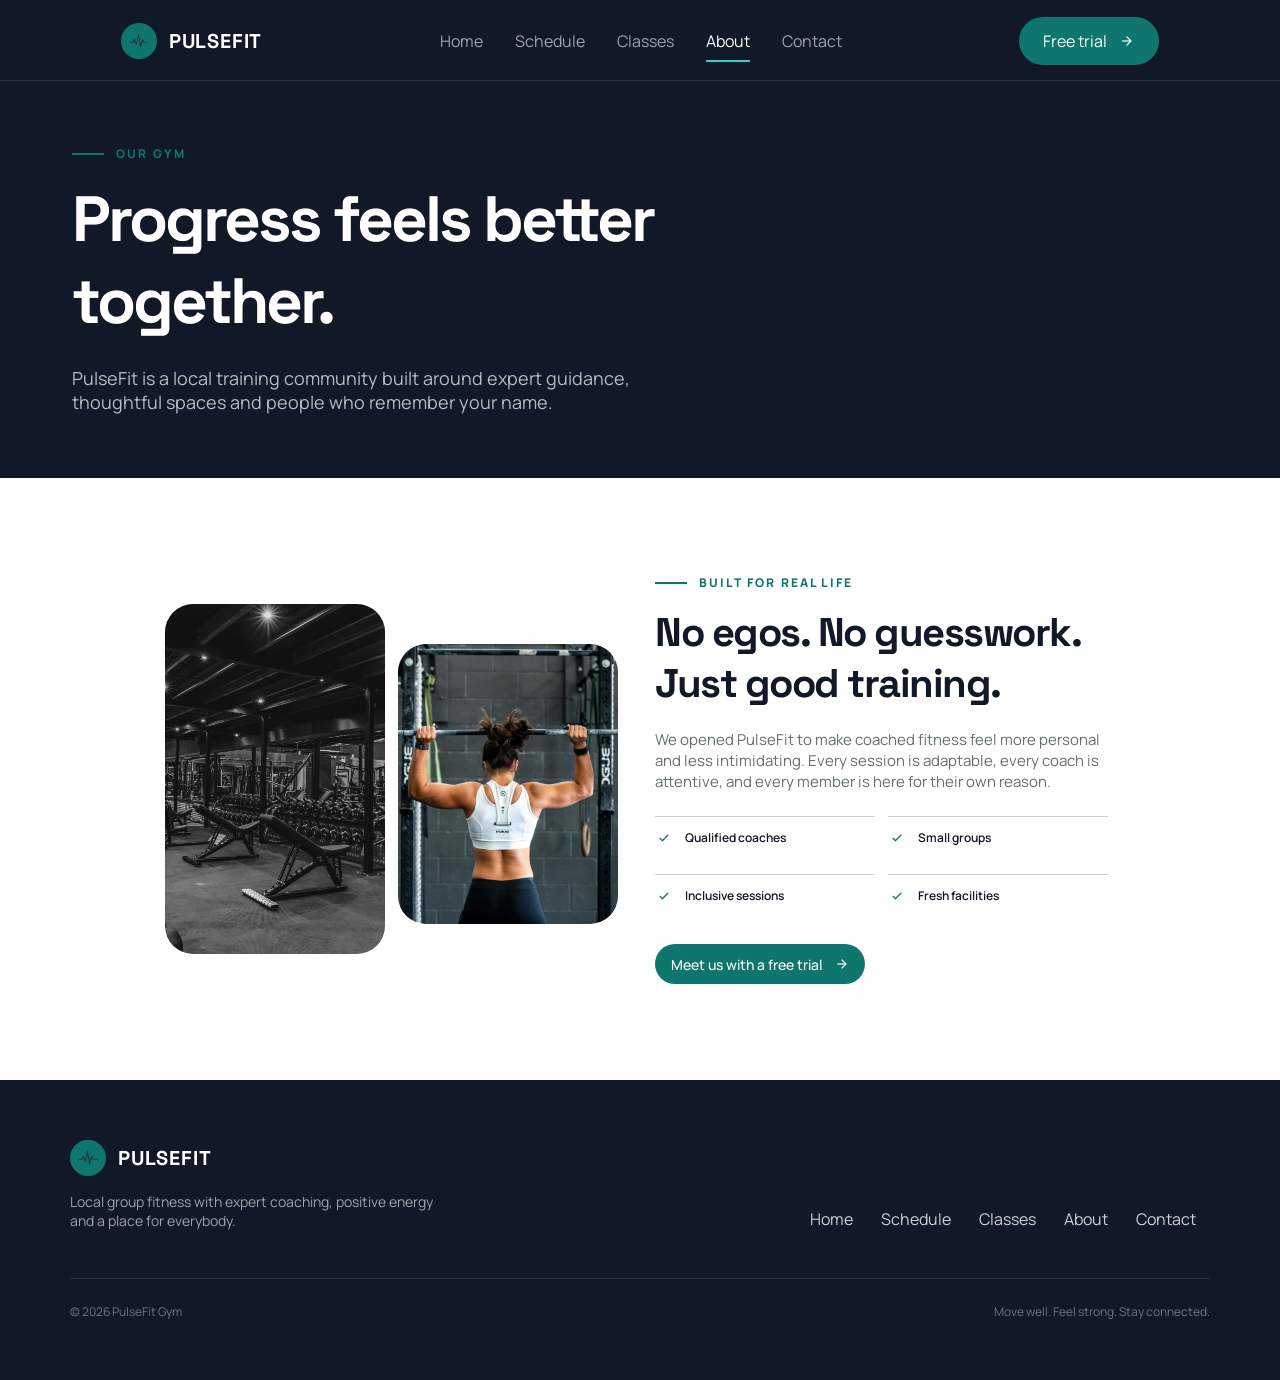
==== commit b46bef69: "Changing to .webp images" ====
--- a/about.html
+++ b/about.html
@@ -65,8 +65,8 @@
     <section id="story">
         <div id="story-container">
             <div id="story-images">
-                <img class="image-one" src="images/about1.jpg" alt="PulseFit gym">
-                <img class="image-two" src="images/about2.jpg" alt="Training at PulseFit">
+                <img class="image-one" src="images/about1.webp" alt="PulseFit gym">
+                <img class="image-two" src="images/about2.webp" alt="Training at PulseFit">
             </div>
             <div id="story-text">
                 <p class="eyebrow">Built for real life</p>
--- a/style.css
+++ b/style.css
@@ -112,7 +112,6 @@
     background-color: #0b5952;
 }
 
-/* MENIU PE TELEFON (ascuns pe desktop) */
 header #menu-toggle {
     display: none;
 }
@@ -421,7 +420,7 @@
     height: 100%;
     z-index: 0;
     background-image: linear-gradient(90deg, #111827 15%, rgba(17, 24, 39, 0.6) 40%, rgba(17, 24, 39, 0.4) 100%),
-        url(images/background-hero.jpg);
+        url(images/background-hero.webp);
     background-size: cover;
     background-position: center;
     background-repeat: no-repeat;
@@ -502,7 +501,7 @@
 }
 
 #classes #first-class {
-    background-image: linear-gradient(180deg, rgba(17, 24, 39, 0.2) 0%, rgba(17, 24, 39, 0.9) 100%), url(images/class1.jpg);
+    background-image: linear-gradient(180deg, rgba(17, 24, 39, 0.2) 0%, rgba(17, 24, 39, 0.9) 100%), url(images/class1.webp);
     background-color: #808080;
     background-blend-mode: normal, luminosity;
     background-size: cover;
@@ -521,7 +520,7 @@
 }
 
 #classes #second-class {
-    background-image: linear-gradient(180deg, rgba(17, 24, 39, 0.2) 0%, rgba(17, 24, 39, 0.9) 100%), url(images/class2.jpg);
+    background-image: linear-gradient(180deg, rgba(17, 24, 39, 0.2) 0%, rgba(17, 24, 39, 0.9) 100%), url(images/class2.webp);
     background-color: #808080;
     background-blend-mode: normal, luminosity;
     background-size: cover;
@@ -540,7 +539,7 @@
 }
 
 #classes #third-class {
-    background-image: linear-gradient(180deg, rgba(17, 24, 39, 0.2) 0%, rgba(17, 24, 39, 0.9) 100%), url(images/class3.jpg);
+    background-image: linear-gradient(180deg, rgba(17, 24, 39, 0.2) 0%, rgba(17, 24, 39, 0.9) 100%), url(images/class3.webp);
     background-color: #808080;
     background-blend-mode: normal, luminosity;
     background-size: cover;
@@ -631,7 +630,7 @@
     width: 100%;
     height: 420px;
     border-radius: 28px;
-    background-image: url(images/about.jpg);
+    background-image: url(images/about.webp);
     background-color: #808080;
     background-blend-mode: luminosity;
     background-size: cover;
